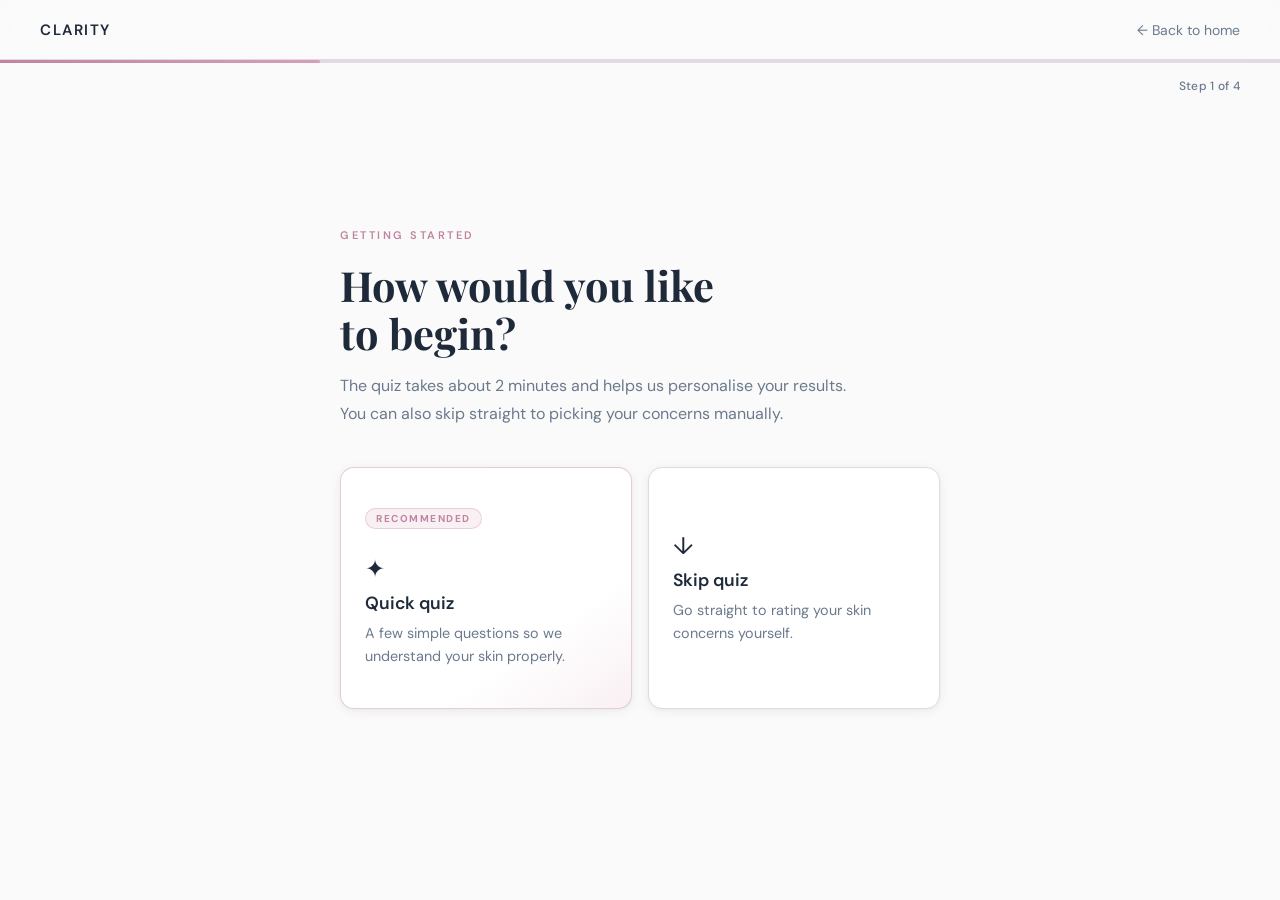
==== frontend/consultation.html @ 62784447 "fixed budget slider" ====
<!DOCTYPE html>
<html lang="en">
<head>
  <meta charset="UTF-8">
  <meta name="viewport" content="width=device-width, initial-scale=1.0">
  <title>Consultation — Clarity</title>
  <link rel="stylesheet" href="css/base.css">
  <link rel="stylesheet" href="css/consultation.css">
</head>
<body>

  <!-- Navigation -->
  <nav class="site-nav" aria-label="Main navigation">
    <a href="index.html" class="nav-logo">Clarity</a>
    <ul class="nav-links">
      <li>
        <a href="index.html" class="nav-back">
          ← Back to home
        </a>
      </li>
    </ul>
  </nav>

  <!-- Progress bar: sits below the nav, spans full width -->
  <div class="progress-bar-track" role="progressbar" aria-valuenow="1" aria-valuemin="1" aria-valuemax="4" aria-label="Consultation progress">
    <div class="progress-bar-fill" id="progressFill"></div>
  </div>

  <!-- Step counter label -->
  <div class="step-counter-wrap">
    <span class="step-counter" id="stepCounter">Step 1 of 4</span>
  </div>

  <!-- ── Main consultation area ── -->
  <main class="consultation-main" id="consultationMain">

    <!-- ── Step 1: Choose path ── -->
    <section class="consult-step" data-step="1" aria-labelledby="step1-heading">
      <div class="step-inner">
        <p class="step-eyebrow">Getting started</p>
        <h1 class="step-heading" id="step1-heading">
          How would you like<br>to begin?
        </h1>
        <p class="step-sub">
          The quiz takes about 2 minutes and helps us personalise your results. 
          You can also skip straight to picking your concerns manually.
        </p>

        <div class="path-cards">
          <button class="path-card path-card--recommended" id="chooseQuiz" aria-describedby="quiz-desc">
            <span class="path-badge">Recommended</span>
            <span class="path-icon" aria-hidden="true">✦</span>
            <h2 class="path-title">Quick quiz</h2>
            <p class="path-desc" id="quiz-desc">
              A few simple questions so we understand your skin properly.
            </p>
          </button>

          <button class="path-card" id="chooseManual" aria-describedby="manual-desc">
            <span class="path-icon" aria-hidden="true">↓</span>
            <h2 class="path-title">Skip quiz</h2>
            <p class="path-desc" id="manual-desc">
              Go straight to rating your skin concerns yourself.
            </p>
          </button>
        </div>
      </div>
    </section>

    <!-- ── Step 2: Quiz (placeholder) ── -->
    <section class="consult-step" data-step="2" hidden>
      <div class="step-inner">
        <p class="step-eyebrow"> Step 2 — Skin quiz </p>
        <div class="quiz-progress">
          <span id="quizCounter"></span>
        </div>
        <h2 class="quiz-question" id="quizQuestion"></h2>
        <div class="quiz-answers" id="quizAnswers"> </div>

        <div class="step-nav">
          <button class="btn-ghost" id="backFromQuiz"> ← Back </button>
          <button class="btn-primary" id="nextFromQuiz"> Continue → </button>
        </div>
      </div>
    </section>

    <!-- ── Step 3: Skin concerns  ── -->
    <section class="consult-step" data-step="3" aria-labelledby="step3-heading" hidden>
      <div class="step-inner">
        <p class="step-eyebrow">Step 3 — Skin concerns</p>
        <h1 class="step-heading" id="step3-heading">
          Rate your concerns
        </h1>
        <p class="step-sub">
            We've estimated your skin concerns.
            Adjust them if needed.
        </p>
        <div class="concern-list">
          <div class="concern-item">
            <div class="concern-header">
                <label for="acneSlider">Acne</label>
                <span class="slider-value" id="acneValue">0</span>
            </div>
            <input
                id="acneSlider"
                class="concern-slider"
                type="range"
                min="0"
                max="10"
                step="0.5">
            <div class="slider-labels">
                <span>None</span>
                <span>Severe</span>
            </div>
          </div>

          <div class="concern-item">
            <div class="concern-header">
                <label for="drynessSlider">Dryness</label>
                <span class="slider-value" id="drynessValue">0</span>
            </div>
            <input
                id="drynessSlider"
                class="concern-slider"
                type="range"
                min="0"
                max="10"
                step="0.5">
            <div class="slider-labels">
                <span>None</span>
                <span>Severe</span>
            </div>
          </div>
          
          <div class="concern-item">
            <div class="concern-header">
                <label for="sensitivitySlider">Sensitivity</label>
                <span class="slider-value" id="sensitivityValue">0</span>
            </div>
            <input
                id="sensitivitySlider"
                class="concern-slider"
                type="range"
                min="0"
                max="10"
                step="0.5">
            <div class="slider-labels">
                <span>None</span>
                <span>Severe</span>
            </div>
          </div>

          <div class="concern-item">
            <div class="concern-header">
                <label for="pigmentationSlider">Pigmentation</label>
                <span class="slider-value" id="pigmentationValue">0</span>
            </div>
            <input
                id="pigmentationSlider"
                class="concern-slider"
                type="range"
                min="0"
                max="10"
                step="0.5">
            <div class="slider-labels">
                <span>None</span>
                <span>Severe</span>
            </div>
          </div>

          <div class="concern-item">
            <div class="concern-header">
                <label for="agingSlider">Aging</label>
                <span class="slider-value" id="agingValue">0</span>
            </div>
            <input
                id="agingSlider"
                class="concern-slider"
                type="range"
                min="0"
                max="10"
                step="0.5">
            <div class="slider-labels">
                <span>None</span>
                <span>Severe</span>
            </div>
          </div>

          <div class="concern-item">
            <div class="concern-header">
                <label for="budgetSlider">Budget</label>
                <span class="slider-value" id="budgetValue">£50</span>
            </div>
            <p class="budget-help">
                Maximum you'd like to spend per product.
            </p>
            <input
                id="budgetSlider"
                class="concern-slider"
                type="range"
                min="10"
                max="230"
                value="50"
                step="5">
            <div class="slider-labels">
                <span>Affordable</span>
                <span>Premium</span>
            </div>
          </div>
        </div>

        <div class="step-nav">
          <button class="btn-ghost" id="backFromConcerns">← Back</button>
          <button class="btn-primary" id="nextFromConcerns">See my products →</button>
        </div>
      </div>
    </section>

    <!-- ── Step 4: AI scan  ── -->
    <section class="consult-step" data-step="4" aria-labelledby="step4-heading" hidden>
      <div class="step-inner">
        <p class="step-eyebrow">Optional</p>
        <h1 class="step-heading" id="step4-heading">
          Want a more accurate result?
        </h1>
        <p class="step-sub">
          Upload a photo and our AI will estimate your acne severity automatically.
          Your photo is never stored.
        </p>

        <div class="path-cards">
          <button class="path-card path-card--recommended" id="chooseAI">
            <span class="path-badge">More accurate</span>
            <span class="path-icon" aria-hidden="true">◎</span>
            <h2 class="path-title">Scan my skin</h2>
            <p class="path-desc">Upload a selfie — takes 10 seconds.</p>
          </button>
          <button class="path-card" id="skipAI">
            <span class="path-icon" aria-hidden="true">→</span>
            <h2 class="path-title">Skip scan</h2>
            <p class="path-desc">Use your quiz or manual scores as-is.</p>
          </button>
        </div>

        <div class="results-loading" id="resultsLoading" hidden>
          <div class="loading-spinner" aria-hidden="true"></div>
          <p class="loading-text">Finding your products…</p>
        </div>

        <div class="step-nav">
          <button class="btn-ghost" id="backFromScan">← Back</button>
        </div>
      </div>
    </section>

  </main>

  <script type="module" src="js/consultation.js"></script>
</body>
</html>
---- frontend/css/base.css ----
/* ============================================================
   base.css — global design tokens & resets
   Imported by every page. No page-specific rules here.
   ============================================================ */

@import url('https://fonts.googleapis.com/css2?family=DM+Sans:opsz,wght@9..40,300;9..40,400;9..40,500;9..40,600&family=Playfair+Display:ital,wght@0,700;1,700&display=swap');

/* ── Design tokens ─────────────────────────────────────────── */
:root {
  /* Palette */
  --slate:        #1E2A3A;
  --slate-mid:    #2D3E52;
  --blush:        #C084A0;
  --blush-tint:   #F9F0F4;
  --off-white:    #FAFAFA;
  --steel:        #6B7A8D;
  --border-color: #E4D9E1;

  /* Typography */
  --font-body:    'DM Sans', -apple-system, sans-serif;
  --font-display: 'Playfair Display', Georgia, serif;

  /* Spacing scale */
  --space-xs:  4px;
  --space-sm:  8px;
  --space-md:  16px;
  --space-lg:  24px;
  --space-xl:  40px;
  --space-2xl: 64px;

  /* Radii */
  --radius-sm:  8px;
  --radius-md:  14px;
  --radius-lg:  24px;
  --radius-pill: 100px;

  /* Shadows */
  --shadow-card:    0 2px 12px rgba(30, 42, 58, 0.06), 0 1px 3px rgba(30, 42, 58, 0.04);
  --shadow-hover:   0 8px 32px rgba(30, 42, 58, 0.10), 0 2px 8px rgba(30, 42, 58, 0.06);

  /* Transitions */
  --transition-fast: 150ms ease;
  --transition-base: 250ms ease;
}

/* ── Reset ─────────────────────────────────────────────────── */
*, *::before, *::after {
  box-sizing: border-box;
  margin: 0;
  padding: 0;
}

html {
  font-size: 16px;
  -webkit-font-smoothing: antialiased;
  -moz-osx-font-smoothing: grayscale;
  scroll-behavior: smooth;
}

body {
  font-family: var(--font-body);
  background: var(--off-white);
  color: var(--slate);
  line-height: 1.6;
  min-height: 100vh;
}

img, video { display: block; max-width: 100%; }

a { color: inherit; text-decoration: none; }

button {
  font-family: var(--font-body);
  cursor: pointer;
  border: none;
  background: none;
}

/* ── Shared nav ────────────────────────────────────────────── */
.site-nav {
  position: fixed;
  top: 0;
  left: 0;
  right: 0;
  z-index: 100;
  display: flex;
  align-items: center;
  justify-content: space-between;
  padding: 0 var(--space-xl);
  height: 60px;
  background: rgba(250, 250, 250, 0.82);
  backdrop-filter: blur(12px);
  -webkit-backdrop-filter: blur(12px);
  border-bottom: 1px solid var(--border-color);
  transition: background var(--transition-base);
}

.nav-logo {
  font-size: 15px;
  font-weight: 600;
  letter-spacing: 1.5px;
  text-transform: uppercase;
  color: var(--slate);
}

.nav-links {
  display: flex;
  align-items: center;
  gap: var(--space-xl);
  list-style: none;
}

.nav-links a {
  font-size: 14px;
  font-weight: 400;
  color: var(--steel);
  transition: color var(--transition-fast);
}

.nav-links a:hover { color: var(--slate); }

/* ── Shared button styles ──────────────────────────────────── */
.btn-primary {
  display: inline-flex;
  align-items: center;
  gap: var(--space-sm);
  padding: 13px 28px;
  background: var(--slate);
  color: var(--off-white);
  border-radius: var(--radius-pill);
  font-size: 14px;
  font-weight: 600;
  letter-spacing: 0.2px;
  transition: background var(--transition-base), transform var(--transition-fast), box-shadow var(--transition-base);
}

.btn-primary:hover {
  background: var(--slate-mid);
  transform: translateY(-1px);
  box-shadow: 0 6px 20px rgba(30, 42, 58, 0.2);
}

.btn-primary:active { transform: translateY(0); }

.btn-ghost {
  display: inline-flex;
  align-items: center;
  gap: var(--space-xs);
  padding: 13px 20px;
  color: var(--steel);
  font-size: 14px;
  font-weight: 400;
  border-radius: var(--radius-pill);
  transition: color var(--transition-fast), background var(--transition-fast);
}

.btn-ghost:hover {
  color: var(--slate);
  background: rgba(30, 42, 58, 0.05);
}

/* ── Utility classes ───────────────────────────────────────── */
.visually-hidden {
  position: absolute;
  width: 1px; height: 1px;
  padding: 0; margin: -1px;
  overflow: hidden;
  clip: rect(0, 0, 0, 0);
  white-space: nowrap;
  border: 0;
}

/* Reduced motion support */
@media (prefers-reduced-motion: reduce) {
  *, *::before, *::after {
    animation-duration: 0.01ms !important;
    transition-duration: 0.01ms !important;
  }
}
---- frontend/css/consultation.css ----
/* ============================================================
   consultation.css — multi-step consultation page
   Extends base.css.
   ============================================================ */

/* ── Progress bar ──────────────────────────────────────────── */
.progress-bar-track {
  position: fixed;
  top: 60px; /* sits flush below the nav */
  left: 0;
  right: 0;
  height: 3px;
  background: var(--border-color);
  z-index: 99;
}

.progress-bar-fill {
  height: 100%;
  background: linear-gradient(90deg, var(--blush), #d4a0bc);
  border-radius: 0 2px 2px 0;
  transition: width 0.5s cubic-bezier(0.4, 0, 0.2, 1);
  width: 25%; /* starts at step 1 of 4 */
}

/* ── Step counter ──────────────────────────────────────────── */
.step-counter-wrap {
  position: fixed;
  top: 72px; /* below nav + progress bar */
  right: var(--space-xl);
  z-index: 98;
}

.step-counter {
  font-size: 12px;
  font-weight: 500;
  color: var(--steel);
  letter-spacing: 0.3px;
}

/* ── Main layout ───────────────────────────────────────────── */
.consultation-main {
  min-height: 100svh;
  padding-top: 100px; /* clears nav + progress bar */
  padding-bottom: var(--space-2xl);
  display: flex;
  align-items: center;
  justify-content: center;
}

/* ── Each step ─────────────────────────────────────────────── */
.consult-step {
  width: 100%;
  max-width: 680px;
  padding: 0 var(--space-xl);
}

/* Animate the step in when it becomes visible */
.consult-step:not([hidden]) {
  animation: step-in 0.4s cubic-bezier(0.4, 0, 0.2, 1) forwards;
}

@keyframes step-in {
  from { opacity: 0; transform: translateY(14px); }
  to   { opacity: 1; transform: translateY(0); }
}

.step-inner {
  width: 100%;
}

/* ── Step typography ───────────────────────────────────────── */
.step-eyebrow {
  font-size: 11px;
  font-weight: 600;
  letter-spacing: 2.5px;
  text-transform: uppercase;
  color: var(--blush);
  margin-bottom: var(--space-md);
}

.step-heading {
  font-family: var(--font-display);
  font-size: clamp(1.8rem, 4vw, 2.6rem);
  font-weight: 700;
  line-height: 1.15;
  color: var(--slate);
  margin-bottom: var(--space-md);
}

.step-sub {
  font-size: 1rem;
  color: var(--steel);
  line-height: 1.7;
  max-width: 520px;
  margin-bottom: var(--space-xl);
}

/* ── Path selection cards (Step 1) ─────────────────────────── */
.path-cards {
  display: grid;
  grid-template-columns: 1fr 1fr;
  gap: var(--space-md);
  margin-top: var(--space-md);
}

.path-card {
  position: relative;
  background: #fff;
  border: 1.5px solid var(--border-color);
  border-radius: var(--radius-md);
  padding: var(--space-xl) var(--space-lg);
  text-align: left;
  cursor: pointer;
  transition: border-color var(--transition-base),
              transform var(--transition-base),
              box-shadow var(--transition-base);
  box-shadow: var(--shadow-card);
}

.path-card:hover {
  border-color: var(--blush);
  transform: translateY(-3px);
  box-shadow: var(--shadow-hover);
}

.path-card:focus-visible {
  outline: 2px solid var(--blush);
  outline-offset: 3px;
}

/* The recommended card has a tinted background */
.path-card--recommended {
  border-color: rgba(192, 132, 160, 0.4);
  background: linear-gradient(145deg, #fff 70%, var(--blush-tint) 100%);
}

.path-card--recommended:hover {
  border-color: var(--blush);
}

.path-badge {
  display: inline-block;
  font-size: 10px;
  font-weight: 700;
  letter-spacing: 1.5px;
  text-transform: uppercase;
  color: var(--blush);
  background: var(--blush-tint);
  border: 1px solid rgba(192, 132, 160, 0.3);
  border-radius: var(--radius-pill);
  padding: 3px 10px;
  margin-bottom: var(--space-lg);
}

.path-icon {
  display: block;
  font-size: 24px;
  color: var(--slate);
  margin-bottom: var(--space-sm);
}

.path-title {
  font-size: 1.1rem;
  font-weight: 600;
  color: var(--slate);
  margin-bottom: var(--space-sm);
}

.path-desc {
  font-size: 0.9rem;
  color: var(--steel);
  line-height: 1.6;
}

/* ── Step navigation (back / next buttons) ─────────────────── */
.step-nav {
  display: flex;
  align-items: center;
  justify-content: space-between;
  margin-top: var(--space-xl);
  padding-top: var(--space-lg);
  border-top: 1px solid var(--border-color);
}

/* ── Responsive ────────────────────────────────────────────── */
@media (max-width: 600px) {
  .consult-step { padding: 0 var(--space-lg); }

  .path-cards {
    grid-template-columns: 1fr;
  }

  .step-counter-wrap { right: var(--space-lg); }
}


/* ── Quiz (Step 2) ─────────────────────────────────────────── */

.quiz-progress {
  margin-bottom: var(--space-lg);
  font-size: 0.9rem;
  color: var(--steel);
}

.quiz-question {
  margin: var(--space-xl) 0;
  font-size: 1.6rem;
  font-weight: 600;
  line-height: 1.4;
  color: var(--slate);
}

.quiz-answers {
  display: flex;
  flex-direction: column;
  gap: var(--space-md);
}

.quiz-answer {
  width: 100%;
  padding: var(--space-lg);
  text-align: left;

  background: white;
  border: 1.5px solid var(--border-color);
  border-radius: var(--radius-md);

  cursor: pointer;

  transition:
    border-color var(--transition-base),
    transform var(--transition-base),
    box-shadow var(--transition-base);
}

.quiz-answer:hover {
  border-color: var(--blush);
  transform: translateY(-2px);
  box-shadow: var(--shadow-hover);
}

.quiz-answer:focus-visible {
  outline: 2px solid var(--blush);
  outline-offset: 3px;
}


/* ── Concern sliders (Step 3) ──────────────────────────────── */
.concern-list {
    display: flex;
    flex-direction: column;
    gap: var(--space-lg);
    margin-top: var(--space-xl);
}

.concern-item {
    background: white;
    border: 1px solid var(--border-color);
    border-radius: var(--radius-md);
    padding: var(--space-lg);
    box-shadow: var(--shadow-card);
    transition:
        transform var(--transition-base),
        box-shadow var(--transition-base),
        border-color var(--transition-base);
}

.concern-item:hover {
    transform: translateY(-2px);
    box-shadow: var(--shadow-hover);
    border-color: rgba(192,132,160,.35);
}

.concern-header {
    display: flex;
    justify-content: space-between;
    align-items: center;
    margin-bottom: var(--space-md);
}

.concern-header label {
    font-size: 1rem;
    font-weight: 600;
    color: var(--slate);
}

.slider-value {
    min-width: 42px;
    text-align: center;
    padding: 4px 10px;
    border-radius: var(--radius-pill);
    background: var(--blush-tint);
    color: var(--blush);
    font-weight: 600;
}

.concern-slider{
    width:100%;
    appearance:none;
    -webkit-appearance:none;
    height:6px;
    border-radius:100px;
    background:#ECE5EA;
    outline:none;
}

.concern-slider::-webkit-slider-thumb{
    appearance:none;
    -webkit-appearance:none;
    width:20px;
    height:20px;
    border-radius:50%;
    background:white;
    border:3px solid var(--blush);
    box-shadow:0 3px 10px rgba(0,0,0,.12);
    cursor:pointer;
    transition:.2s;
}

.concern-slider::-webkit-slider-thumb:hover{
    transform:scale(1.12);
}

.concern-slider::-moz-range-thumb{
    width:20px;
    height:20px;
    border:none;
    border-radius:50%;
    background:white;
    border:3px solid var(--blush);
    cursor:pointer;
}

.slider-labels{
    display:flex;
    justify-content:space-between;
    margin-top:10px;
    font-size:.8rem;
    color:var(--steel);
}

.budget-header {
  display: flex;
  justify-content: space-between;
  align-items: center;
  margin-bottom: var(--space-md);
}

.range-bounds {
  display: flex;
  justify-content: space-between;
  font-size: 0.75rem;
  color: var(--steel);
  margin-top: 6px;
  opacity: 0.7;
}

.range-wrap input[type="range"]::-webkit-slider-thumb {
  -webkit-appearance: none;
  appearance: none;
  width: 20px;
  height: 20px;
  border-radius: 50%;
  background: #fff;
  border: 2.5px solid var(--blush);
  box-shadow: 0 2px 8px rgba(192, 132, 160, 0.25);
  pointer-events: all;
  cursor: pointer;
}

.range-wrap input[type="range"]::-moz-range-thumb {
  width: 20px;
  height: 20px;
  border-radius: 50%;
  background: #fff;
  border: 2.5px solid var(--blush);
  box-shadow: 0 2px 8px rgba(192, 132, 160, 0.25);
  pointer-events: all;
  cursor: pointer;
}
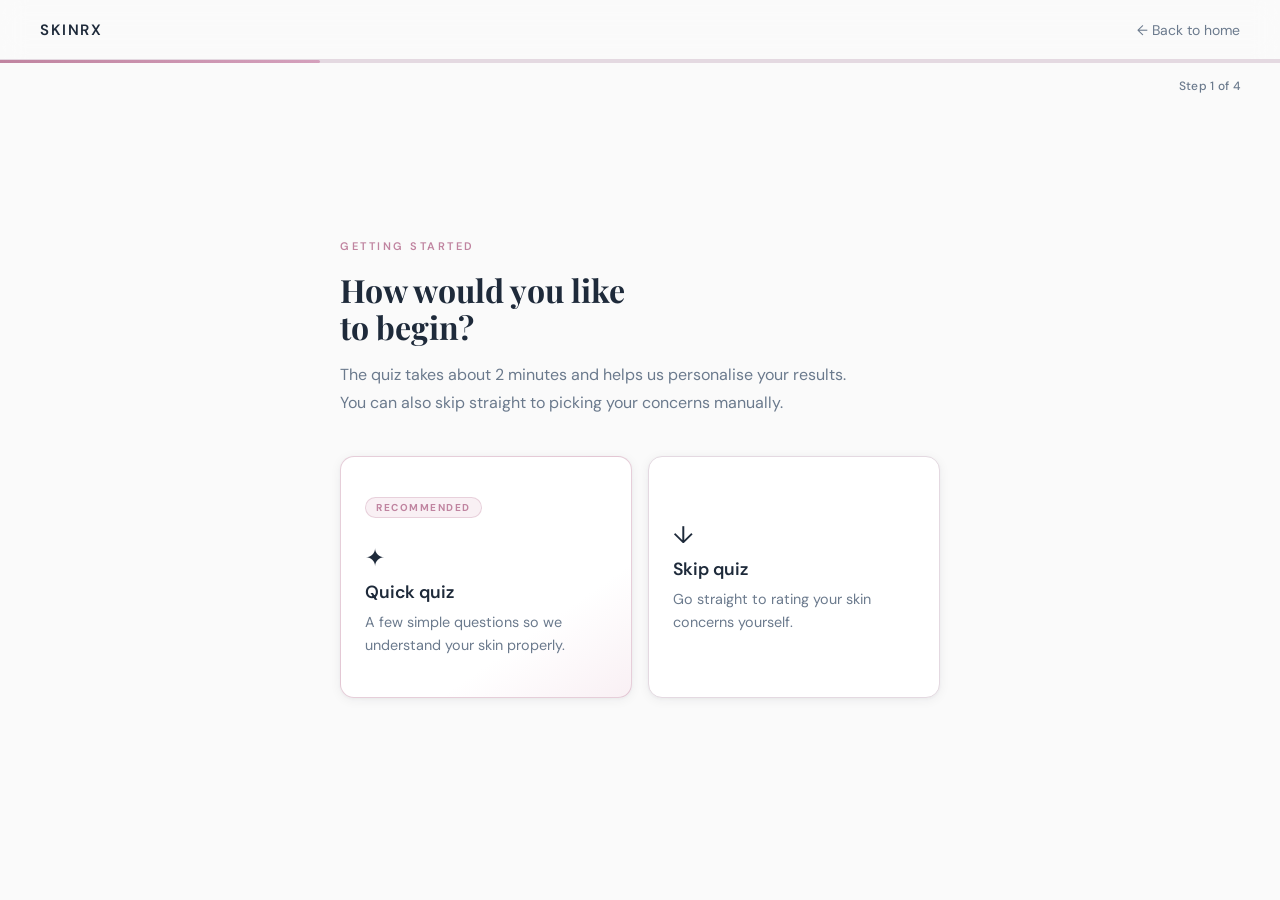
==== commit f1f583dc: "added results page" ====
--- a/frontend/consultation.html
+++ b/frontend/consultation.html
@@ -3,7 +3,7 @@
 <head>
   <meta charset="UTF-8">
   <meta name="viewport" content="width=device-width, initial-scale=1.0">
-  <title>Consultation — Clarity</title>
+  <title>Consultation — SkinRx</title>
   <link rel="stylesheet" href="css/base.css">
   <link rel="stylesheet" href="css/consultation.css">
 </head>
@@ -11,7 +11,7 @@
 
   <!-- Navigation -->
   <nav class="site-nav" aria-label="Main navigation">
-    <a href="index.html" class="nav-logo">Clarity</a>
+    <a href="index.html" class="nav-logo">Skin<span>Rx</span></a>
     <ul class="nav-links">
       <li>
         <a href="index.html" class="nav-back">
@@ -89,11 +89,10 @@
       <div class="step-inner">
         <p class="step-eyebrow">Step 3 — Skin concerns</p>
         <h1 class="step-heading" id="step3-heading">
-          Rate your concerns
+          Review your profile
         </h1>
         <p class="step-sub">
-            We've estimated your skin concerns.
-            Adjust them if needed.
+            We've estimated your skin concerns from your quiz. Adjust them if needed, then choose a budget that works for you.
         </p>
         <div class="concern-list">
           <div class="concern-item">
--- a/frontend/css/consultation.css
+++ b/frontend/css/consultation.css
@@ -80,7 +80,7 @@
 
 .step-heading {
   font-family: var(--font-display);
-  font-size: clamp(1.8rem, 4vw, 2.6rem);
+  font-size: 2.0rem;
   font-weight: 700;
   line-height: 1.15;
   color: var(--slate);
@@ -346,6 +346,13 @@
   margin-bottom: var(--space-md);
 }
 
+.budget-help {
+  font-size: 0.78rem;
+  color: #6B7A8D;
+  margin-bottom: 10px;
+  margin-top: -15px;
+}
+
 .range-bounds {
   display: flex;
   justify-content: space-between;
@@ -377,4 +384,5 @@
   box-shadow: 0 2px 8px rgba(192, 132, 160, 0.25);
   pointer-events: all;
   cursor: pointer;
-}+}
+
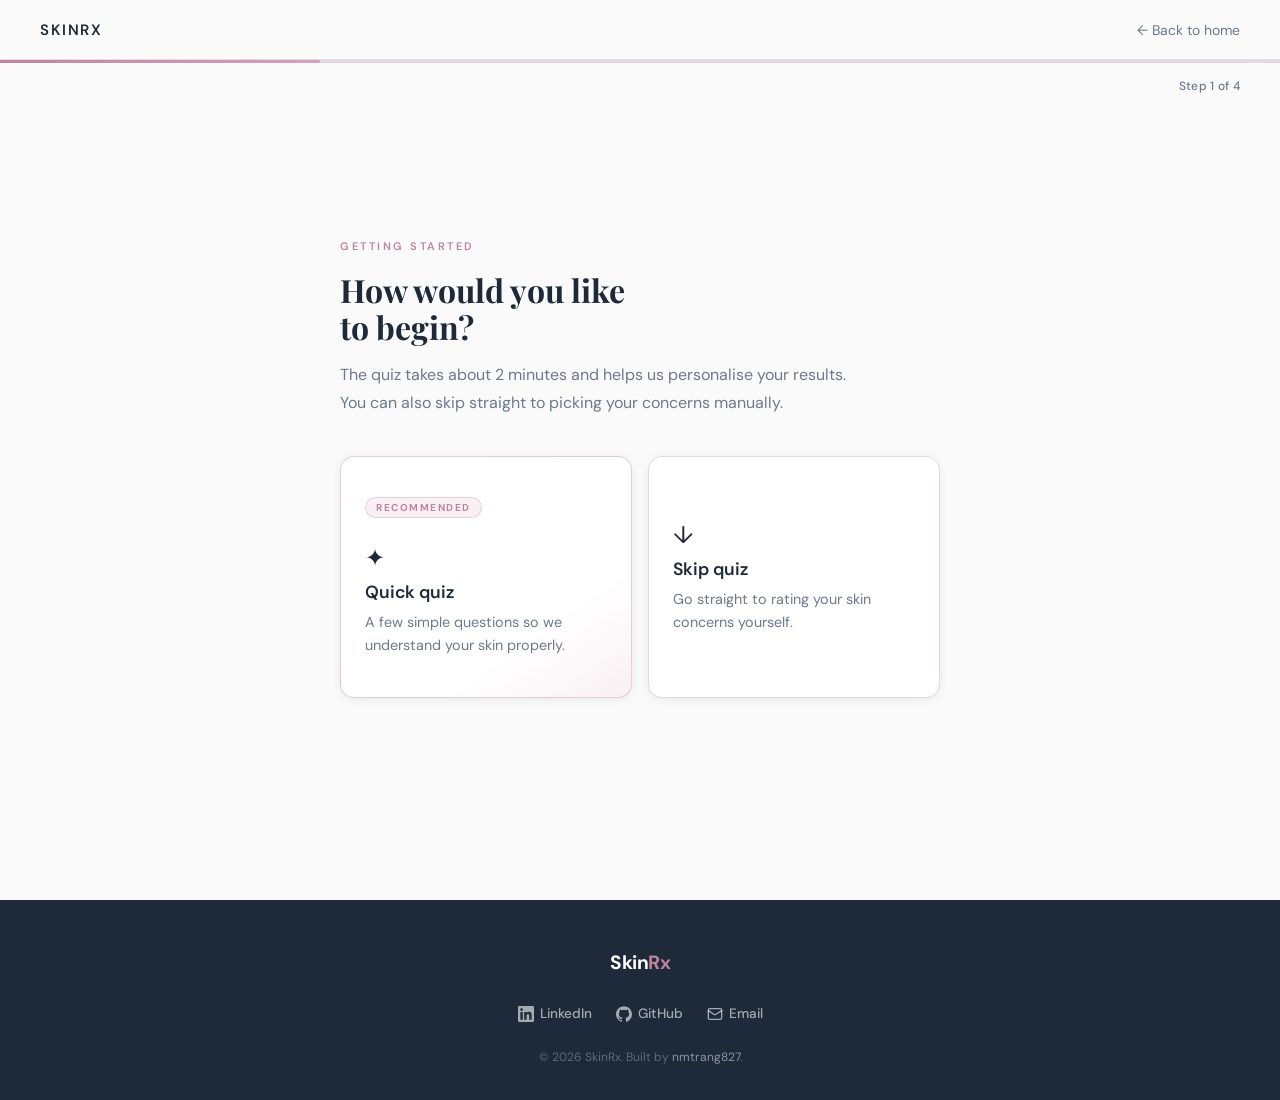
==== commit 82fb83bd: "added footer" ====
--- a/frontend/consultation.html
+++ b/frontend/consultation.html
@@ -226,6 +226,14 @@
           Upload a photo and our AI will estimate your acne severity automatically.
           Your photo is never stored.
         </p>
+
+        <!-- Hidden file input — triggered by the scan button -->
+<input
+  type="file"
+  id="skinImageInput"
+  accept="image/jpeg, image/png, image/webp"
+  style="display: none;"
+/>
 
         <div class="path-cards">
           <button class="path-card path-card--recommended" id="chooseAI">
@@ -241,6 +249,12 @@
           </button>
         </div>
 
+        <!-- Shown while YOLO is running -->
+        <div class="scan-status" id="scanStatus" hidden>
+          <div class="loading-spinner" aria-hidden="true"></div>
+          <p class="scan-status-text" id="scanStatusText">Analysing your skin…</p>
+        </div>
+
         <div class="results-loading" id="resultsLoading" hidden>
           <div class="loading-spinner" aria-hidden="true"></div>
           <p class="loading-text">Finding your products…</p>
@@ -255,5 +269,37 @@
   </main>
 
   <script type="module" src="js/consultation.js"></script>
+
+  <footer class="footer">
+    <div class="footer-inner">
+      <div class="footer-brand">
+        <span class="footer-logo">Skin<span>Rx</span></span>
+      </div>
+
+      <div class="footer-links">
+        <a href="https://www.linkedin.com/in/nmtrang827/" class="footer-link" target="_blank" rel="noopener noreferrer">
+          <svg width="16" height="16" viewBox="0 0 24 24" fill="currentColor">
+            <path d="M20.447 20.452h-3.554v-5.569c0-1.328-.027-3.037-1.852-3.037-1.853 0-2.136 1.445-2.136 2.939v5.667H9.351V9h3.414v1.561h.046c.477-.9 1.637-1.85 3.37-1.85 3.601 0 4.267 2.37 4.267 5.455v6.286zM5.337 7.433a2.062 2.062 0 0 1-2.063-2.065 2.064 2.064 0 1 1 2.063 2.065zm1.782 13.019H3.555V9h3.564v11.452zM22.225 0H1.771C.792 0 0 .774 0 1.729v20.542C0 23.227.792 24 1.771 24h20.451C23.2 24 24 23.227 24 22.271V1.729C24 .774 23.2 0 22.222 0h.003z"/>
+          </svg>
+          LinkedIn
+        </a>
+        <a href="https://github.com/nmtrang827" class="footer-link" target="_blank" rel="noopener noreferrer">
+          <svg width="16" height="16" viewBox="0 0 24 24" fill="currentColor">
+            <path d="M12 .297c-6.63 0-12 5.373-12 12 0 5.303 3.438 9.8 8.205 11.385.6.113.82-.258.82-.577 0-.285-.01-1.04-.015-2.04-3.338.724-4.042-1.61-4.042-1.61C4.422 18.07 3.633 17.7 3.633 17.7c-1.087-.744.084-.729.084-.729 1.205.084 1.838 1.236 1.838 1.236 1.07 1.835 2.809 1.305 3.495.998.108-.776.417-1.305.76-1.605-2.665-.3-5.466-1.332-5.466-5.93 0-1.31.465-2.38 1.235-3.22-.135-.303-.54-1.523.105-3.176 0 0 1.005-.322 3.3 1.23.96-.267 1.98-.399 3-.405 1.02.006 2.04.138 3 .405 2.28-1.552 3.285-1.23 3.285-1.23.645 1.653.24 2.873.12 3.176.765.84 1.23 1.91 1.23 3.22 0 4.61-2.805 5.625-5.475 5.92.42.36.81 1.096.81 2.22 0 1.606-.015 2.896-.015 3.286 0 .315.21.69.825.57C20.565 22.092 24 17.592 24 12.297c0-6.627-5.373-12-12-12"/>
+          </svg>
+          GitHub
+        </a>
+        <a href="mailto:nmtrang.827@email.com" class="footer-link">
+          <svg width="16" height="16" viewBox="0 0 24 24" fill="none" stroke="currentColor" stroke-width="2" stroke-linecap="round" stroke-linejoin="round">
+            <rect width="20" height="16" x="2" y="4" rx="2"/>
+            <path d="m22 7-8.97 5.7a1.94 1.94 0 0 1-2.06 0L2 7"/>
+          </svg>
+          Email
+        </a>
+      </div>
+
+      <p class="footer-copy">© 2026 SkinRx. Built by <a href="#" class="footer-author">nmtrang827</a>.</p>
+    </div>
+  </footer>
 </body>
 </html>
--- a/frontend/css/base.css
+++ b/frontend/css/base.css
@@ -176,4 +176,93 @@
     animation-duration: 0.01ms !important;
     transition-duration: 0.01ms !important;
   }
+}
+
+/* ── Footer ─────────────────────────────────────────────────── */
+.footer {
+  background: #1E2A3A;
+  color: rgba(255,255,255,0.6);
+  padding: 48px 0 32px;
+  margin-top: auto;
+}
+
+.footer-inner {
+  max-width: 1100px;
+  margin: 0 auto;
+  padding: 0 24px;
+  display: flex;
+  flex-direction: column;
+  align-items: center;
+  gap: 24px;
+  text-align: center;
+}
+
+.footer-brand {
+  display: flex;
+  flex-direction: column;
+  align-items: center;
+  gap: 6px;
+}
+
+.footer-logo {
+  font-size: 1.2rem;
+  font-weight: 700;
+  color: #ffffff;
+  letter-spacing: -0.5px;
+}
+
+.footer-logo span {
+  color: #C084A0;
+}
+
+.footer-tagline {
+  font-size: 0.82rem;
+  color: rgba(255,255,255,0.45);
+}
+
+.footer-links {
+  display: flex;
+  align-items: center;
+  gap: 24px;
+}
+
+.footer-link {
+  display: inline-flex;
+  align-items: center;
+  gap: 6px;
+  font-size: 0.85rem;
+  font-weight: 500;
+  color: rgba(255,255,255,0.6);
+  text-decoration: none;
+  transition: color 0.2s ease;
+}
+
+.footer-link:hover {
+  color: #C084A0;
+}
+
+.footer-copy {
+  font-size: 0.75rem;
+  color: rgba(255,255,255,0.3);
+}
+
+.footer-author {
+  color: rgba(255,255,255,0.5);
+  text-decoration: none;
+  transition: color 0.2s ease;
+}
+
+.footer-author:hover {
+  color: #C084A0;
+}
+
+/* Make sure footer sticks to bottom on short pages */
+body {
+  min-height: 100vh;
+  display: flex;
+  flex-direction: column;
+}
+
+main, .container {
+  flex: 1;
 }
